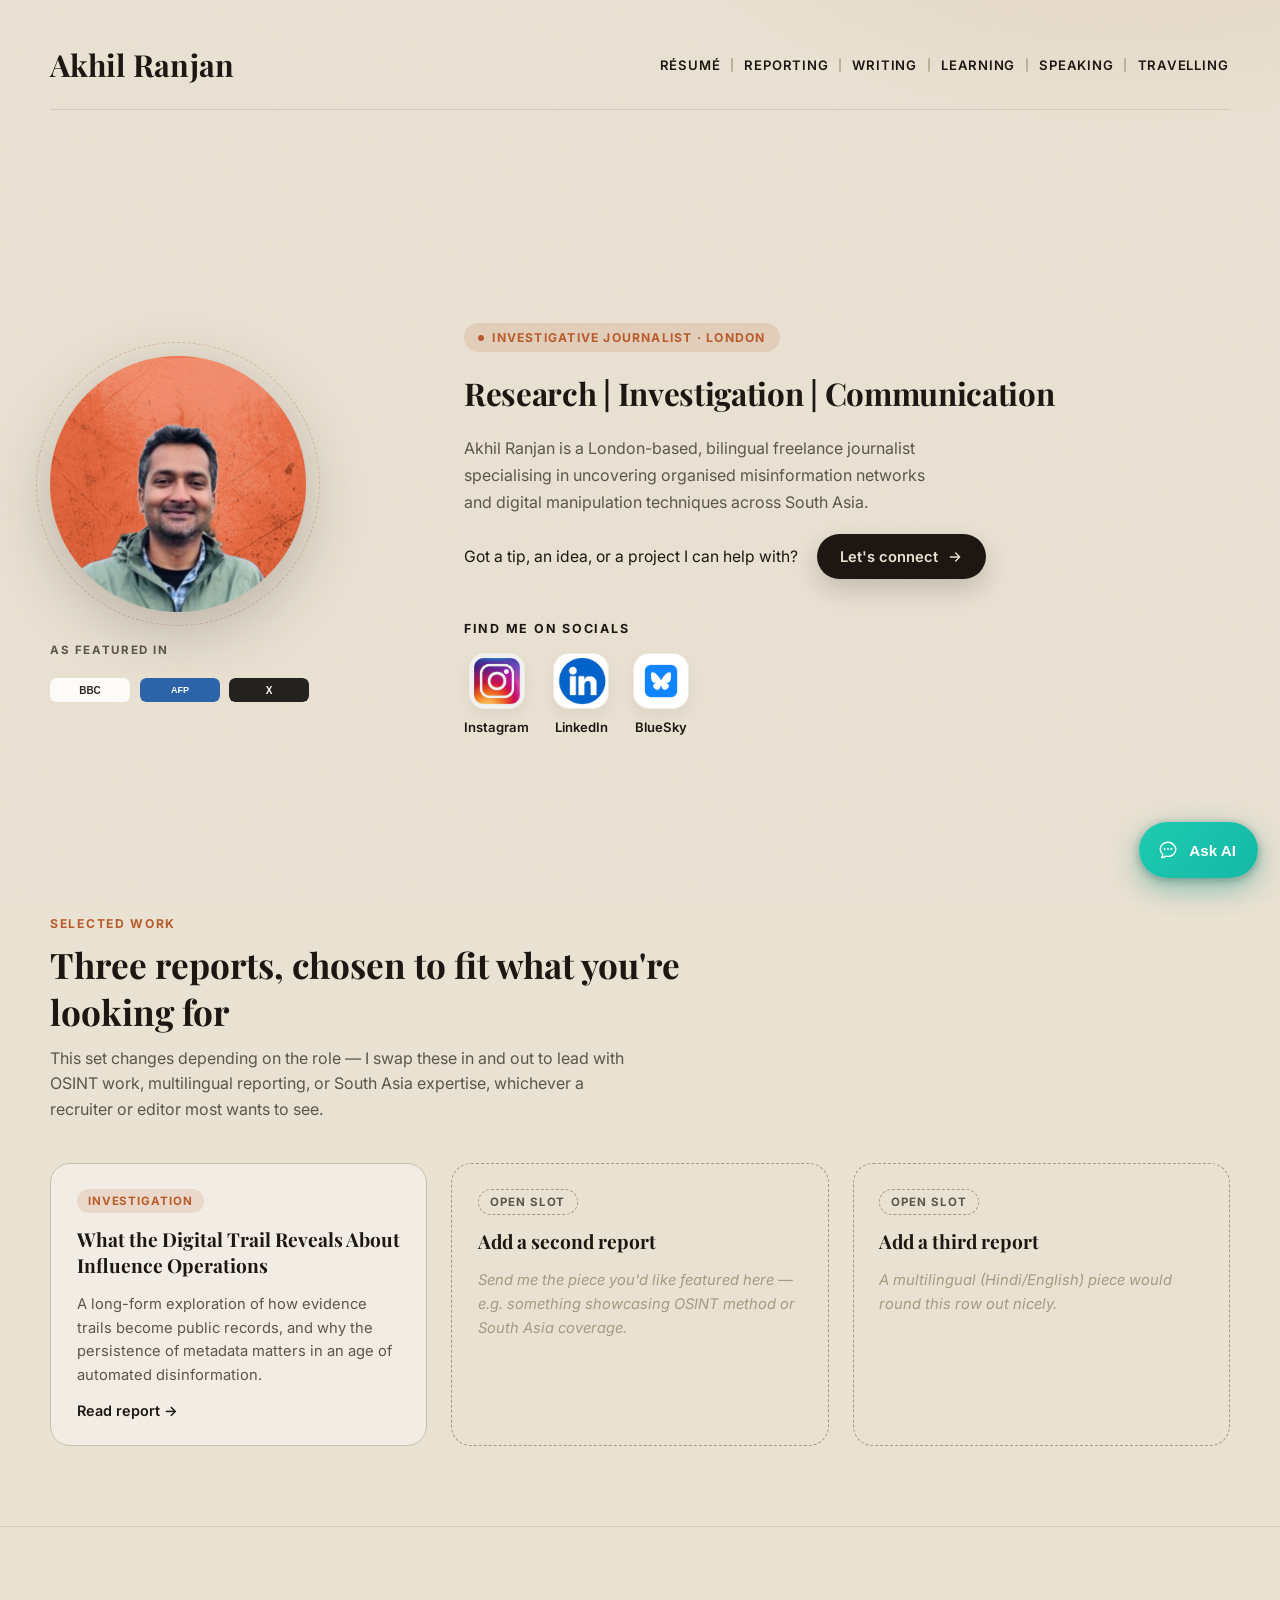
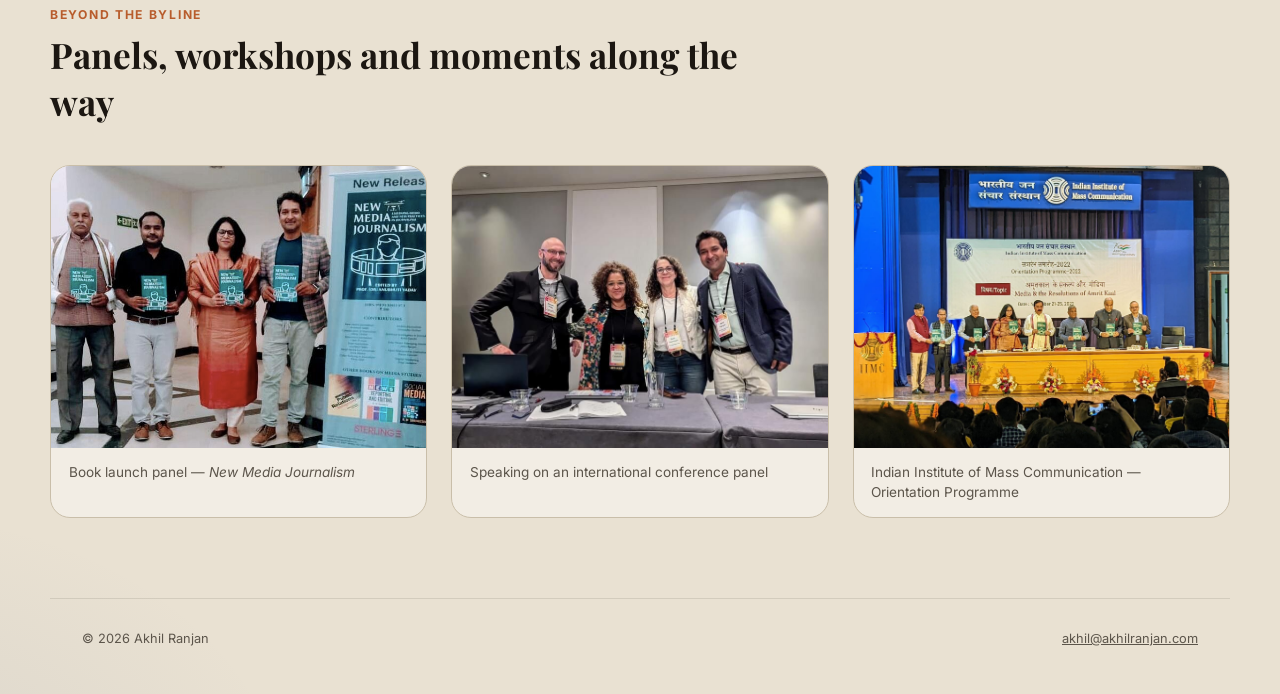
==== index.html @ 11d4cda0 "Initial commit: Akhil Ranjan static portfolio site Clean static HTML/CSS/JS site with the AskAkhil c" ====
<!DOCTYPE html>
<html lang="en">
  <head>
    <meta charset="UTF-8" />
    <meta name="viewport" content="width=device-width, initial-scale=1.0" />
    <title>Akhil Ranjan | Investigative Journalist</title>
    <meta name="description" content="Akhil Ranjan is a London-based, bilingual freelance journalist specialising in uncovering organised misinformation networks and digital manipulation techniques across South Asia." />
    <meta name="theme-color" content="#E9E1D2" />
    <meta name="apple-mobile-web-app-capable" content="yes" />
    <meta property="og:title" content="Akhil Ranjan | Investigative Journalist" />
    <meta property="og:description" content="Research, investigation and communication — Akhil Ranjan is a London-based, bilingual freelance journalist covering misinformation and digital manipulation across South Asia." />
    <meta property="og:type" content="website" />
    <meta property="og:image" content="/og-image.svg" />
    <meta name="twitter:card" content="summary_large_image" />
    <meta name="twitter:title" content="Akhil Ranjan | Investigative Journalist" />
    <meta name="twitter:description" content="Research, investigation and communication — Akhil Ranjan is a London-based, bilingual freelance journalist covering misinformation and digital manipulation across South Asia." />
    <meta name="twitter:image" content="/og-image.svg" />
    <link rel="canonical" href="https://akhilranjan.com" />
    <link rel="manifest" href="/manifest.webmanifest" />
    <link rel="preconnect" href="https://fonts.googleapis.com" />
    <link rel="preconnect" href="https://fonts.gstatic.com" crossorigin />
    <link rel="stylesheet" href="landing.css" />
    <link rel="stylesheet" href="askakhil-chat.css" />
    <script type="application/ld+json">
      {
        "@context": "https://schema.org",
        "@type": "Person",
        "name": "Akhil Ranjan",
        "jobTitle": "Investigative Journalist",
        "url": "https://akhilranjan.com",
        "sameAs": ["https://www.linkedin.com/", "https://twitter.com/", "https://www.instagram.com/", "https://bsky.app/"],
        "knowsAbout": ["Investigative journalism", "Open-source intelligence", "Fact-checking", "Digital verification"]
      }
    </script>
  </head>
  <body class="landing-page">
    <main class="landing">
      <div class="landing__container">
        <div class="landing__topbar">
          <p class="landing__name">Akhil Ranjan</p>
          <nav class="landing__nav" aria-label="Primary navigation">
            <a href="resume.html">Résumé</a>
            <span aria-hidden="true">|</span>
            <a href="reporting.html">Reporting</a>
            <span aria-hidden="true">|</span>
            <a href="writing.html">Writing</a>
            <span aria-hidden="true">|</span>
            <a href="learning.html">Learning</a>
            <span aria-hidden="true">|</span>
            <a href="speaking.html">Speaking</a>
            <span aria-hidden="true">|</span>
            <a href="travelling.html">Travelling</a>
          </nav>
        </div>

        <div class="landing__grid">
          <aside class="landing__profile">
            <div class="landing__photo">
              <img src="images/akhil.png" alt="Portrait of Akhil Ranjan" width="320" height="320" />
            </div>
            <p class="landing__featured-label">As featured in</p>
            <div class="landing__logos">
              <img src="images/logo-bbc.svg" alt="BBC" />
              <img src="images/logo-afp.svg" alt="AFP" />
              <img src="images/logo-x.svg" alt="X (Twitter)" />
            </div>
          </aside>

          <section class="landing__content">
            <span class="landing__eyebrow"><span class="landing__eyebrow-dot" aria-hidden="true"></span> Investigative Journalist · London</span>
            <h1>Research | Investigation | Communication</h1>
            <p class="landing__bio">Akhil Ranjan is a London-based, bilingual freelance journalist specialising in uncovering organised misinformation networks and digital manipulation techniques across South Asia.</p>

            <div class="landing__cta-row">
              <p class="landing__cta">Got a tip, an idea, or a project I can help with?</p>
              <a class="landing__cta-btn" href="mailto:akhil@akhilranjan.com">
                Let's connect
                <svg width="16" height="16" viewBox="0 0 24 24" fill="none" aria-hidden="true"><path d="M5 12h14M13 6l6 6-6 6" stroke="currentColor" stroke-width="2" stroke-linecap="round" stroke-linejoin="round" /></svg>
              </a>
            </div>

            <p class="landing__socials-label">Find me on socials</p>
            <div class="landing__socials">
              <a class="landing__social landing__social--instagram" href="https://www.instagram.com/" target="_blank" rel="noopener noreferrer">
                <span class="landing__social-icon" aria-hidden="true">
                  <img src="images/insta.jpg" alt="" width="56" height="56" loading="lazy" />
                </span>
                <span class="landing__social-name">Instagram</span>
              </a>
              <a class="landing__social landing__social--linkedin" href="https://www.linkedin.com/" target="_blank" rel="noopener noreferrer">
                <span class="landing__social-icon" aria-hidden="true">
                  <img src="images/LinkedIn.jpg" alt="" width="56" height="56" loading="lazy" />
                </span>
                <span class="landing__social-name">LinkedIn</span>
              </a>
              <a class="landing__social landing__social--bluesky" href="https://bsky.app/" target="_blank" rel="noopener noreferrer">
                <span class="landing__social-icon" aria-hidden="true">
                  <img src="images/BlueSky.png" alt="" width="56" height="56" loading="lazy" />
                </span>
                <span class="landing__social-name">BlueSky</span>
              </a>
            </div>
          </section>
        </div>
      </div>
    </main>

    <section class="selected-work" id="selected-work">
      <div class="selected-work__container">
        <p class="selected-work__eyebrow">Selected Work</p>
        <h2>Three reports, chosen to fit what you're looking for</h2>
        <p class="selected-work__note">This set changes depending on the role — I swap these in and out to lead with OSINT work, multilingual reporting, or South Asia expertise, whichever a recruiter or editor most wants to see.</p>
        <div class="selected-work__grid">
          <article class="selected-work__card">
            <span class="selected-work__tag">Investigation</span>
            <h3>What the Digital Trail Reveals About Influence Operations</h3>
            <p>A long-form exploration of how evidence trails become public records, and why the persistence of metadata matters in an age of automated disinformation.</p>
            <a href="article.html">Read report →</a>
          </article>
          <article class="selected-work__card selected-work__card--empty">
            <span class="selected-work__tag">Open slot</span>
            <h3>Add a second report</h3>
            <p>Send me the piece you'd like featured here — e.g. something showcasing OSINT method or South Asia coverage.</p>
          </article>
          <article class="selected-work__card selected-work__card--empty">
            <span class="selected-work__tag">Open slot</span>
            <h3>Add a third report</h3>
            <p>A multilingual (Hindi/English) piece would round this row out nicely.</p>
          </article>
        </div>
      </div>
    </section>

    <section class="accomplishments" id="accomplishments">
      <div class="accomplishments__container">
        <p class="accomplishments__eyebrow">Beyond the Byline</p>
        <h2>Panels, workshops and moments along the way</h2>
        <div class="accomplishments__grid">
          <figure>
            <img src="images/Akhil_5.jpeg" alt="Akhil Ranjan at a book launch panel for New Media Journalism" loading="lazy" />
            <figcaption>Book launch panel — <em>New Media Journalism</em></figcaption>
          </figure>
          <figure>
            <img src="images/Akhil_6.jpeg" alt="Akhil Ranjan speaking on a conference panel" loading="lazy" />
            <figcaption>Speaking on an international conference panel</figcaption>
          </figure>
          <figure>
            <img src="images/Akhil_8.jpeg" alt="Akhil Ranjan at the Indian Institute of Mass Communication orientation programme" loading="lazy" />
            <figcaption>Indian Institute of Mass Communication — Orientation Programme</figcaption>
          </figure>
        </div>
      </div>
    </section>

    <footer class="landing__footer">
      <span>© 2026 Akhil Ranjan</span>
      <a href="mailto:akhil@akhilranjan.com">akhil@akhilranjan.com</a>
    </footer>

    <script src="askakhil-chat.js" defer></script>
  </body>
</html>
---- landing.css ----
/* Minimal editorial landing page — warm/cream theme, independent of styles.css */
@import url('https://fonts.googleapis.com/css2?family=Playfair+Display:ital,wght@0,500;0,600;0,700;0,800;1,500&family=Inter:wght@400;500;600;700&display=swap');

:root {
  color-scheme: light;
  --landing-bg: #E9E1D2;
  --landing-ink: #1C1712;
  --landing-muted: #5C554B;
  --landing-border: #C9BEA9;
  --landing-border-strong: #a89a80;
  --landing-accent: #B85C2C;
  --landing-accent-soft: rgba(184, 92, 44, 0.14);
  --landing-card: rgba(255, 255, 255, 0.4);
}

* { box-sizing: border-box; }

html, body {
  margin: 0;
  padding: 0;
}

body.landing-page {
  background:
    radial-gradient(ellipse 900px 600px at 88% -10%, var(--landing-accent-soft), transparent 60%),
    radial-gradient(ellipse 700px 500px at -10% 105%, rgba(90, 110, 140, 0.10), transparent 60%),
    var(--landing-bg);
  color: var(--landing-ink);
  font-family: 'Inter', system-ui, -apple-system, 'Segoe UI', Roboto, sans-serif;
  min-height: 100vh;
  position: relative;
}

/* subtle paper grain for tactile, editorial depth */
body.landing-page::before {
  content: '';
  position: fixed;
  inset: 0;
  pointer-events: none;
  opacity: 0.5;
  mix-blend-mode: multiply;
  background-image: url("data:image/svg+xml,%3Csvg xmlns='http://www.w3.org/2000/svg' width='140' height='140'%3E%3Cfilter id='n'%3E%3CfeTurbulence type='fractalNoise' baseFrequency='0.9' numOctaves='2' stitchTiles='stitch'/%3E%3C/filter%3E%3Crect width='100%25' height='100%25' filter='url(%23n)' opacity='0.05'/%3E%3C/svg%3E");
  z-index: 0;
}

.landing {
  position: relative;
  z-index: 1;
  min-height: 100vh;
  display: flex;
  flex-direction: column;
  padding: 2.75rem 2rem 2rem;
}

.landing__container {
  width: 100%;
  max-width: 1180px;
  margin: 0 auto;
  flex: 1;
  display: flex;
  flex-direction: column;
}

.landing__topbar {
  display: flex;
  align-items: center;
  justify-content: space-between;
  gap: 1.5rem;
  flex-wrap: wrap;
  padding-bottom: 1.5rem;
  margin-bottom: clamp(2.5rem, 7vw, 5rem);
  border-bottom: 1px solid rgba(28, 23, 18, 0.1);
}

.landing__name {
  font-family: 'Playfair Display', Georgia, serif;
  font-weight: 700;
  font-size: clamp(1.5rem, 2.4vw, 1.9rem);
  margin: 0;
  letter-spacing: 0.01em;
  min-width: 0;
}

.landing__nav {
  display: flex;
  align-items: center;
  gap: 0.5rem;
  flex-wrap: wrap;
  font-size: 0.82rem;
  font-weight: 600;
  letter-spacing: 0.06em;
  text-transform: uppercase;
  min-width: 0;
}

.landing__nav a {
  position: relative;
  color: var(--landing-ink);
  text-decoration: none;
  padding: 0.3rem 0.1rem;
}
.landing__nav a::after {
  content: '';
  position: absolute;
  left: 0.1rem;
  right: 0.1rem;
  bottom: 0.1rem;
  height: 1.5px;
  background: var(--landing-accent);
  transform: scaleX(0);
  transform-origin: left;
  transition: transform 220ms ease;
}
.landing__nav a:hover::after,
.landing__nav a:focus-visible::after { transform: scaleX(1); }
.landing__nav span { color: var(--landing-border-strong); font-size: 0.7rem; }

.landing__grid {
  flex: 1;
  display: grid;
  grid-template-columns: minmax(240px, 350px) 1fr;
  gap: clamp(2rem, 5vw, 5rem);
  align-items: center;
}

.landing__profile {
  display: flex;
  flex-direction: column;
  align-items: flex-start;
  gap: 1.9rem;
  min-width: 0;
}

.landing__photo {
  position: relative;
  width: clamp(210px, 20vw, 300px);
  aspect-ratio: 1 / 1;
}
.landing__photo::before {
  content: '';
  position: absolute;
  inset: -14px;
  border-radius: 50%;
  border: 1px dashed rgba(184, 92, 44, 0.3);
  animation: landing-spin 40s linear infinite;
}
.landing__photo::after {
  content: '';
  position: absolute;
  inset: 6%;
  border-radius: 50%;
  background: radial-gradient(circle, rgba(184,92,44,0.35), transparent 70%);
  filter: blur(28px);
  z-index: -1;
}
.landing__photo img {
  width: 100%;
  height: 100%;
  object-fit: contain;
  display: block;
  filter: drop-shadow(0 18px 30px rgba(28, 23, 18, 0.22));
}

@keyframes landing-spin {
  from { transform: rotate(0deg); }
  to { transform: rotate(360deg); }
}

.landing__featured-label {
  font-size: 0.72rem;
  font-weight: 700;
  letter-spacing: 0.14em;
  text-transform: uppercase;
  color: var(--landing-muted);
  margin: 0 0 -0.6rem;
}

.landing__logos {
  display: flex;
  align-items: center;
  gap: 0.6rem;
  flex-wrap: wrap;
}
.landing__logos img {
  height: 24px;
  width: auto;
  border-radius: 6px;
  opacity: 0.85;
  transition: opacity 160ms ease, transform 160ms ease;
}
.landing__logos img:hover { opacity: 1; transform: translateY(-2px); }

.landing__eyebrow {
  display: inline-flex;
  align-items: center;
  gap: 0.5rem;
  padding: 0.45rem 0.9rem;
  border-radius: 999px;
  background: var(--landing-accent-soft);
  color: var(--landing-accent);
  font-size: 0.76rem;
  font-weight: 700;
  letter-spacing: 0.1em;
  text-transform: uppercase;
  margin-bottom: 1.4rem;
}
.landing__eyebrow-dot {
  width: 6px;
  height: 6px;
  border-radius: 50%;
  background: var(--landing-accent);
}

.landing__content { container-type: inline-size; }
.landing__content h1 {
  font-family: 'Playfair Display', Georgia, serif;
  font-weight: 700;
  /* sized off the column's own width (container query units), not the viewport —
     so it always fits on one line whether the layout is two-column or stacked */
  font-size: clamp(0.78rem, 4.1cqw, 3.35rem);
  line-height: 1.15;
  margin: 0 0 1.5rem;
  white-space: nowrap;
  letter-spacing: -0.01em;
}

.landing__bio {
  font-size: clamp(1rem, 1.25vw, 1.15rem);
  line-height: 1.7;
  color: var(--landing-muted);
  max-width: 48ch;
  margin: 0 0 1.1rem;
}

.landing__cta-row {
  display: flex;
  align-items: center;
  gap: 1.2rem;
  flex-wrap: wrap;
  margin: 0 0 2.6rem;
}

.landing__cta {
  font-size: clamp(0.98rem, 1.2vw, 1.05rem);
  line-height: 1.6;
  color: var(--landing-ink);
  max-width: 34ch;
  margin: 0;
}

.landing__cta-btn {
  display: inline-flex;
  align-items: center;
  gap: 0.6rem;
  background: var(--landing-ink);
  color: var(--landing-bg);
  text-decoration: none;
  font-weight: 600;
  font-size: 0.92rem;
  padding: 0.85rem 1.4rem;
  border-radius: 999px;
  white-space: nowrap;
  transition: transform 160ms ease, box-shadow 160ms ease, background 160ms ease;
  box-shadow: 0 10px 24px rgba(28, 23, 18, 0.18);
}
.landing__cta-btn:hover {
  transform: translateY(-2px);
  background: var(--landing-accent);
  box-shadow: 0 14px 30px rgba(184, 92, 44, 0.3);
}
.landing__cta-btn svg { transition: transform 160ms ease; }
.landing__cta-btn:hover svg { transform: translateX(3px); }

.landing__socials-label {
  font-size: 0.78rem;
  font-weight: 700;
  letter-spacing: 0.14em;
  text-transform: uppercase;
  color: var(--landing-ink);
  margin: 0 0 1.1rem;
}

.landing__socials {
  display: flex;
  gap: 1.5rem;
  flex-wrap: wrap;
}

.landing__social {
  display: flex;
  flex-direction: column;
  align-items: center;
  gap: 0.6rem;
  text-decoration: none;
  color: var(--landing-ink);
}

.landing__social-icon {
  width: 56px;
  height: 56px;
  border-radius: 16px;
  border: 1.5px solid var(--landing-border-strong);
  display: grid;
  place-items: center;
  overflow: hidden;
  background: var(--landing-card);
  color: var(--landing-ink);
  box-shadow: 0 6px 16px rgba(28, 23, 18, 0.06);
  transition: transform 180ms ease, box-shadow 180ms ease;
}
.landing__social-icon img {
  width: 100%;
  height: 100%;
  object-fit: cover;
  display: block;
}
.landing__social:hover .landing__social-icon,
.landing__social:focus-visible .landing__social-icon {
  transform: translateY(-4px);
  box-shadow: 0 14px 26px rgba(28, 23, 18, 0.18);
}

/* official brand colors per platform */
.landing__social--instagram .landing__social-icon,
.landing__social--linkedin .landing__social-icon,
.landing__social--bluesky .landing__social-icon {
  border-color: transparent;
}

.landing__social-name {
  font-size: 0.82rem;
  font-weight: 600;
}

.landing__footer {
  position: relative;
  z-index: 1;
  display: flex;
  align-items: center;
  justify-content: space-between;
  gap: 1rem;
  flex-wrap: wrap;
  max-width: 1180px;
  margin: 0 auto;
  padding: 2rem 2rem 3rem;
  border-top: 1px solid rgba(28, 23, 18, 0.1);
  font-size: 0.8rem;
  color: var(--landing-muted);
}
.landing__footer a { color: var(--landing-muted); }

@media (max-width: 820px) {
  .landing__footer { padding: 1.5rem 1.25rem 2.5rem; justify-content: center; text-align: center; }
}

/* ---------- Selected Work (scroll section 2) ---------- */
.selected-work {
  position: relative;
  z-index: 1;
  padding: 1rem 2rem 5rem;
}
.selected-work__container {
  max-width: 1180px;
  margin: 0 auto;
}
.selected-work__eyebrow {
  font-size: 0.76rem;
  font-weight: 700;
  letter-spacing: 0.14em;
  text-transform: uppercase;
  color: var(--landing-accent);
  margin: 0 0 0.6rem;
}
.selected-work h2 {
  font-family: 'Playfair Display', Georgia, serif;
  font-size: clamp(1.5rem, 2.8vw, 2.2rem);
  margin: 0 0 0.7rem;
  max-width: 30ch;
}
.selected-work__note {
  color: var(--landing-muted);
  max-width: 60ch;
  line-height: 1.6;
  margin: 0 0 2.5rem;
}
.selected-work__grid {
  display: grid;
  grid-template-columns: repeat(3, 1fr);
  gap: 1.5rem;
}
.selected-work__card {
  background: var(--landing-card);
  border: 1px solid var(--landing-border);
  border-radius: 20px;
  padding: 1.6rem;
  display: flex;
  flex-direction: column;
  gap: 0.9rem;
  transition: transform 180ms ease, box-shadow 180ms ease;
}
.selected-work__card:not(.selected-work__card--empty):hover {
  transform: translateY(-4px);
  box-shadow: 0 18px 34px rgba(28, 23, 18, 0.1);
}
.selected-work__tag {
  align-self: flex-start;
  font-size: 0.72rem;
  font-weight: 700;
  letter-spacing: 0.08em;
  text-transform: uppercase;
  color: var(--landing-accent);
  background: var(--landing-accent-soft);
  padding: 0.3rem 0.7rem;
  border-radius: 999px;
}
.selected-work__card h3 {
  font-family: 'Playfair Display', Georgia, serif;
  font-size: 1.2rem;
  line-height: 1.35;
  margin: 0;
}
.selected-work__card p {
  color: var(--landing-muted);
  line-height: 1.6;
  font-size: 0.92rem;
  margin: 0;
  flex: 1;
}
.selected-work__card a {
  color: var(--landing-ink);
  font-weight: 600;
  font-size: 0.9rem;
  text-decoration: none;
}
.selected-work__card a:hover { color: var(--landing-accent); }
.selected-work__card--empty {
  border-style: dashed;
  border-color: var(--landing-border-strong);
  background: transparent;
  align-items: flex-start;
  justify-content: center;
  min-height: 180px;
}
.selected-work__card--empty .selected-work__tag {
  background: transparent;
  border: 1px dashed var(--landing-border-strong);
  color: var(--landing-muted);
}
.selected-work__card--empty p { color: var(--landing-border-strong); font-style: italic; }

/* ---------- Accomplishments gallery (scroll section 3) ---------- */
.accomplishments {
  position: relative;
  z-index: 1;
  padding: 1rem 2rem 5rem;
  border-top: 1px solid rgba(28, 23, 18, 0.1);
}
.accomplishments__container {
  max-width: 1180px;
  margin: 0 auto;
  padding-top: 4rem;
}
.accomplishments__eyebrow {
  font-size: 0.76rem;
  font-weight: 700;
  letter-spacing: 0.14em;
  text-transform: uppercase;
  color: var(--landing-accent);
  margin: 0 0 0.6rem;
}
.accomplishments h2 {
  font-family: 'Playfair Display', Georgia, serif;
  font-size: clamp(1.5rem, 2.8vw, 2.2rem);
  margin: 0 0 2.5rem;
  max-width: 32ch;
}
.accomplishments__grid {
  display: grid;
  grid-template-columns: repeat(3, 1fr);
  gap: 1.5rem;
}
.accomplishments__grid figure {
  margin: 0;
  border-radius: 20px;
  overflow: hidden;
  background: var(--landing-card);
  border: 1px solid var(--landing-border);
}
.accomplishments__grid img {
  width: 100%;
  aspect-ratio: 4 / 3;
  object-fit: cover;
  display: block;
}
.accomplishments__grid figcaption {
  padding: 0.9rem 1.1rem;
  font-size: 0.85rem;
  color: var(--landing-muted);
  line-height: 1.5;
}

@media (max-width: 900px) {
  .selected-work__grid, .accomplishments__grid { grid-template-columns: 1fr; }
}

@media (prefers-reduced-motion: reduce) {
  .landing__photo::before { animation: none; }
  .landing__cta-btn, .landing__social-icon, .landing__logos img, .selected-work__card { transition: none; }
}

@media (max-width: 820px) {
  .landing { padding: 2rem 1.25rem 1.5rem; }
  .landing__grid { grid-template-columns: 1fr; text-align: center; }
  .landing__profile { align-items: center; }
  .landing__content h1 { max-width: none; margin-left: auto; margin-right: auto; }
  .landing__bio, .landing__cta { max-width: none; margin-left: auto; margin-right: auto; }
  .landing__cta-row { flex-direction: column; align-items: center; }
  .landing__socials { justify-content: center; }
  .landing__topbar { justify-content: center; text-align: center; }
  .landing__eyebrow { margin-left: auto; margin-right: auto; }
  .landing__footer { justify-content: center; text-align: center; }
  .selected-work, .accomplishments { padding-left: 1.25rem; padding-right: 1.25rem; }
}
---- askakhil-chat.css ----
/* BEM: askakhil block — mirrors a light, rounded assistant-panel design */
@import url('https://fonts.googleapis.com/css2?family=Baloo+2:wght@500;600;700;800&display=swap');

.askakhil {
  position: fixed;
  right: 22px;
  bottom: 22px;
  z-index: 9999;
  font-family: 'Baloo 2', 'Poppins', system-ui, -apple-system, 'Segoe UI', Roboto, 'Helvetica Neue', Arial;
  --askakhil-teal-dark: #0B2B33;
  --askakhil-teal: #12716C;
  --askakhil-teal-bright: #14B8A6;
  --askakhil-teal-light: #1FCBB0;
  --askakhil-green: #22C55E;
  --askakhil-text: #123339;
  --askakhil-muted: #6B7F82;
  --askakhil-border: #E3EAEA;
  --askakhil-bubble: #F0F4F4;
}

.askakhil__launcher { display: inline-flex; align-items: center; gap: 10px; height: 56px; padding: 0 22px 0 18px; border-radius: 999px; border: none; cursor: pointer; background: linear-gradient(135deg, var(--askakhil-teal-light), var(--askakhil-teal-bright)); box-shadow: 0 10px 28px rgba(13,148,136,0.45), 0 2px 10px rgba(0,0,0,0.3); transition: transform 160ms ease, box-shadow 160ms ease; }
.askakhil__launcher:hover { transform: translateY(-2px); box-shadow: 0 14px 34px rgba(13,148,136,0.55); }
.askakhil__launcher-icon { flex-shrink: 0; }
.askakhil__launcher-label { color: #fff; font-weight: 700; font-size: 0.95rem; white-space: nowrap; }

.askakhil__panel {
  position: fixed;
  right: 22px;
  bottom: 98px;
  width: 400px;
  height: 680px;
  max-height: calc(100vh - 140px);
  border-radius: 28px;
  background: #ffffff;
  box-shadow: 0 30px 80px rgba(0,0,0,0.35);
  color: var(--askakhil-text);
  display: flex;
  flex-direction: column;
  overflow: hidden;
  transform-origin: bottom right;
  opacity: 0;
  pointer-events: none;
  transition: transform 260ms ease, opacity 180ms ease;
}
.askakhil__panel.is-open { opacity: 1; pointer-events: auto; transform: translateY(-6px) scale(1); }

.askakhil__header {
  display: flex;
  align-items: flex-start;
  gap: 12px;
  padding: 18px 16px;
  background: linear-gradient(120deg, var(--askakhil-teal-dark) 0%, var(--askakhil-teal) 60%, var(--askakhil-teal-bright) 100%);
  flex-shrink: 0;
}
.askakhil__avatar { position: relative; width: 46px; height: 46px; border-radius: 50%; display: grid; place-items: center; background: linear-gradient(135deg, var(--askakhil-teal-light), var(--askakhil-teal-bright)); flex-shrink: 0; }
.askakhil__avatar-badge { position: absolute; right: -2px; bottom: -2px; width: 13px; height: 13px; border-radius: 50%; background: var(--askakhil-green); border: 2px solid var(--askakhil-teal-dark); }
.askakhil__title { flex: 1; min-width: 0; padding-top: 2px; }
.askakhil__name { font-weight: 800; font-size: 1.15rem; line-height: 1.15; color: #fff; }
.askakhil__status { display: flex; align-items: center; gap: 6px; margin-top: 4px; color: #6CF0A6; font-weight: 700; font-size: 0.82rem; }
.askakhil__status-dot { width: 8px; height: 8px; border-radius: 50%; background: #6CF0A6; box-shadow: 0 0 8px rgba(108,240,166,0.8); }

.askakhil__controls { display: flex; align-items: center; gap: 6px; flex-shrink: 0; }
.askakhil__lang-toggle { display: flex; background: rgba(255,255,255,0.12); border-radius: 999px; padding: 3px; }
.askakhil__lang-toggle button { border: none; background: transparent; color: rgba(255,255,255,0.75); font-weight: 700; font-size: 0.78rem; padding: 6px 10px; border-radius: 999px; cursor: pointer; transition: background 160ms ease, color 160ms ease; }
.askakhil__lang-toggle button.is-active { background: var(--askakhil-teal-light); color: #fff; }
.askakhil__reset-btn { border: none; background: rgba(255,255,255,0.14); color: #fff; font-weight: 700; font-size: 0.8rem; padding: 8px 14px; border-radius: 999px; cursor: pointer; white-space: nowrap; }
.askakhil__close-btn { width: 30px; height: 30px; border-radius: 50%; border: none; background: rgba(0,0,0,0.25); display: grid; place-items: center; cursor: pointer; flex-shrink: 0; }

.askakhil__utility { display: flex; align-items: center; gap: 8px; padding: 8px 16px; border-bottom: 1px solid var(--askakhil-border); flex-shrink: 0; }
.askakhil__utility button { border: none; background: transparent; color: var(--askakhil-muted); font-size: 0.72rem; font-weight: 600; padding: 4px 8px; border-radius: 999px; cursor: pointer; }
.askakhil__utility button:hover { background: var(--askakhil-bubble); color: var(--askakhil-text); }
.askakhil__utility button.is-active { color: var(--askakhil-teal); background: rgba(20,184,166,0.12); }
.askakhil__persist { position: relative; }
.askakhil__tooltip { position: absolute; top: 30px; left: 0; transform: translateY(6px); background: var(--askakhil-teal-dark); color: #fff; padding: 8px 10px; border-radius: 8px; font-size: 0.72rem; width: 200px; box-shadow: 0 10px 30px rgba(0,0,0,0.25); opacity: 0; pointer-events: none; transition: opacity 160ms ease, transform 160ms ease; z-index: 2; }
.askakhil__persist:hover .askakhil__tooltip, .askakhil__persist:focus-within .askakhil__tooltip { opacity: 1; transform: translateY(0); pointer-events: auto; }

.askakhil__tabs { display: flex; gap: 8px; padding: 12px 16px 0; overflow-x: auto; flex-shrink: 0; scrollbar-width: none; }
.askakhil__tabs::-webkit-scrollbar { display: none; }
.askakhil__tab { display: inline-flex; align-items: center; gap: 6px; white-space: nowrap; border: 1px solid var(--askakhil-border); background: #fff; color: var(--askakhil-text); font-weight: 700; font-size: 0.82rem; padding: 8px 14px; border-radius: 999px; cursor: pointer; transition: background 140ms ease, color 140ms ease, border-color 140ms ease; }
.askakhil__tab.is-active { background: var(--askakhil-teal-bright); border-color: var(--askakhil-teal-bright); color: #fff; }

.askakhil__suggestions-grid { display: grid; grid-template-columns: 1fr 1fr; gap: 10px; padding: 12px 16px; flex-shrink: 0; }
.askakhil__suggestion-card { text-align: left; background: #fff; border: 1px solid var(--askakhil-border); color: var(--askakhil-text); font-weight: 700; font-size: 0.82rem; line-height: 1.3; padding: 12px 14px; border-radius: 16px; cursor: pointer; transition: border-color 140ms ease, transform 140ms ease; }
.askakhil__suggestion-card:hover { border-color: var(--askakhil-teal-bright); transform: translateY(-1px); }

.askakhil__divider { height: 1px; background: var(--askakhil-border); margin: 0 16px; flex-shrink: 0; }

.askakhil__body { padding: 12px 16px; display: flex; flex-direction: column; flex: 1; overflow: hidden; }
.askakhil__messages { flex: 1; overflow: auto; display: flex; flex-direction: column; gap: 12px; padding-right: 4px; }
.askakhil__message { display: flex; gap: 8px; align-items: flex-end; }
.askakhil__message--user { justify-content: flex-end; }
.askakhil__message--bot { justify-content: flex-start; }
.askakhil__message-avatar { width: 26px; height: 26px; border-radius: 50%; background: linear-gradient(135deg, var(--askakhil-teal-light), var(--askakhil-teal-bright)); display: grid; place-items: center; flex-shrink: 0; }
.askakhil__message-body { max-width: 76%; padding: 10px 13px; border-radius: 16px; background: var(--askakhil-bubble); border: 1px solid var(--askakhil-border); }
.askakhil__message--user .askakhil__message-body { background: linear-gradient(135deg, var(--askakhil-teal-light), var(--askakhil-teal-bright)); border-color: transparent; color: #fff; border-bottom-right-radius: 4px; }
.askakhil__message--bot .askakhil__message-body { border-bottom-left-radius: 4px; }
.askakhil__message-text { white-space: pre-wrap; font-size: 0.9rem; line-height: 1.45; font-weight: 600; }
.askakhil__message-meta { font-size: 0.68rem; color: var(--askakhil-muted); margin-top: 4px; font-weight: 600; }
.askakhil__message--user .askakhil__message-meta { color: rgba(255,255,255,0.75); }

.askakhil__typing { display: flex; gap: 6px; align-items: center; padding: 10px 14px; background: var(--askakhil-bubble); border: 1px solid var(--askakhil-border); border-radius: 16px; border-bottom-left-radius: 4px; }
.askakhil__typing .dot { width: 7px; height: 7px; border-radius: 999px; background: var(--askakhil-muted); animation: askakhil-bounce 900ms infinite; }
.askakhil__typing .dot:nth-child(2) { animation-delay: 120ms; }
.askakhil__typing .dot:nth-child(3) { animation-delay: 240ms; }

@keyframes askakhil-bounce { 0% { transform: translateY(0); opacity: 0.6 } 50% { transform: translateY(-6px); opacity: 1 } 100% { transform: translateY(0); opacity: 0.6 } }

.askakhil__footer { padding: 12px 16px 16px; border-top: 1px solid var(--askakhil-border); flex-shrink: 0; }
.askakhil__input-row { display: flex; gap: 10px; align-items: center; }
.askakhil__input { flex: 1; min-height: 46px; max-height: 120px; resize: none; border-radius: 999px; padding: 12px 18px; background: #fff; border: 1px solid var(--askakhil-border); color: var(--askakhil-text); font-family: inherit; font-weight: 600; font-size: 0.88rem; }
.askakhil__input::placeholder { color: var(--askakhil-muted); }
.askakhil__input:focus { outline: none; border-color: var(--askakhil-teal-bright); }
.askakhil__send { width: 44px; height: 44px; flex-shrink: 0; background: linear-gradient(135deg, var(--askakhil-teal-light), var(--askakhil-teal-bright)); border: none; border-radius: 14px; color: #fff; cursor: pointer; font-weight: 700; display: grid; place-items: center; }

.askakhil__toast { position: absolute; left: 50%; transform: translateX(-50%) translateY(12px); bottom: 90px; background: var(--askakhil-teal-dark); color: #fff; padding: 10px 14px; border-radius: 10px; font-size: 0.85rem; font-weight: 600; box-shadow: 0 20px 40px rgba(0,0,0,0.35); opacity: 0; pointer-events: none; transition: opacity 200ms ease, transform 200ms ease; z-index: 3; }
.askakhil__toast.is-visible { opacity: 1; transform: translateX(-50%) translateY(0); pointer-events: auto; }

@media (prefers-reduced-motion: reduce) {
  .askakhil__panel, .askakhil__toast, .askakhil__tooltip { transition: none; }
  .askakhil__typing .dot { animation: none; }
}

@media (max-width: 600px) {
  .askakhil__panel { right: 12px; left: 12px; bottom: 80px; width: auto; height: 80vh; border-radius: 22px; }
  .askakhil__launcher { right: 12px; bottom: 12px; }
  .askakhil__suggestions-grid { grid-template-columns: 1fr; }
}
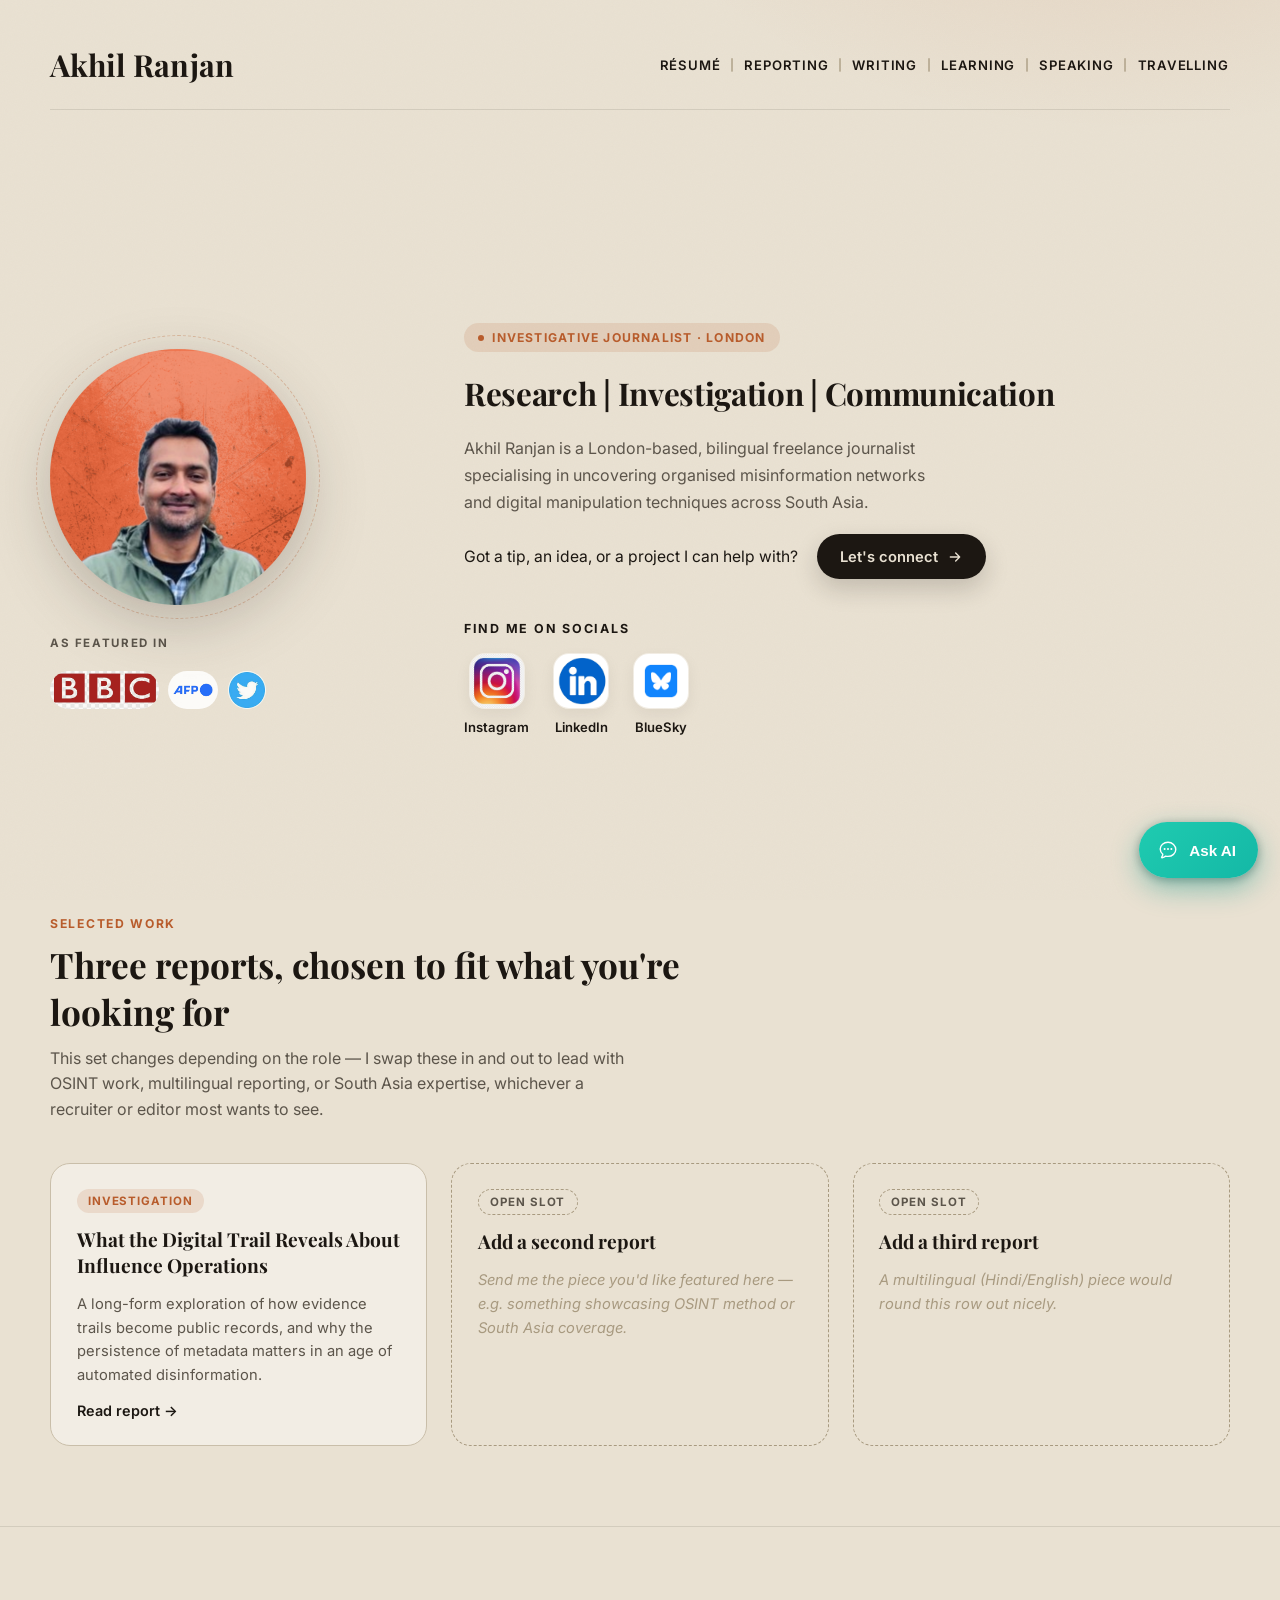
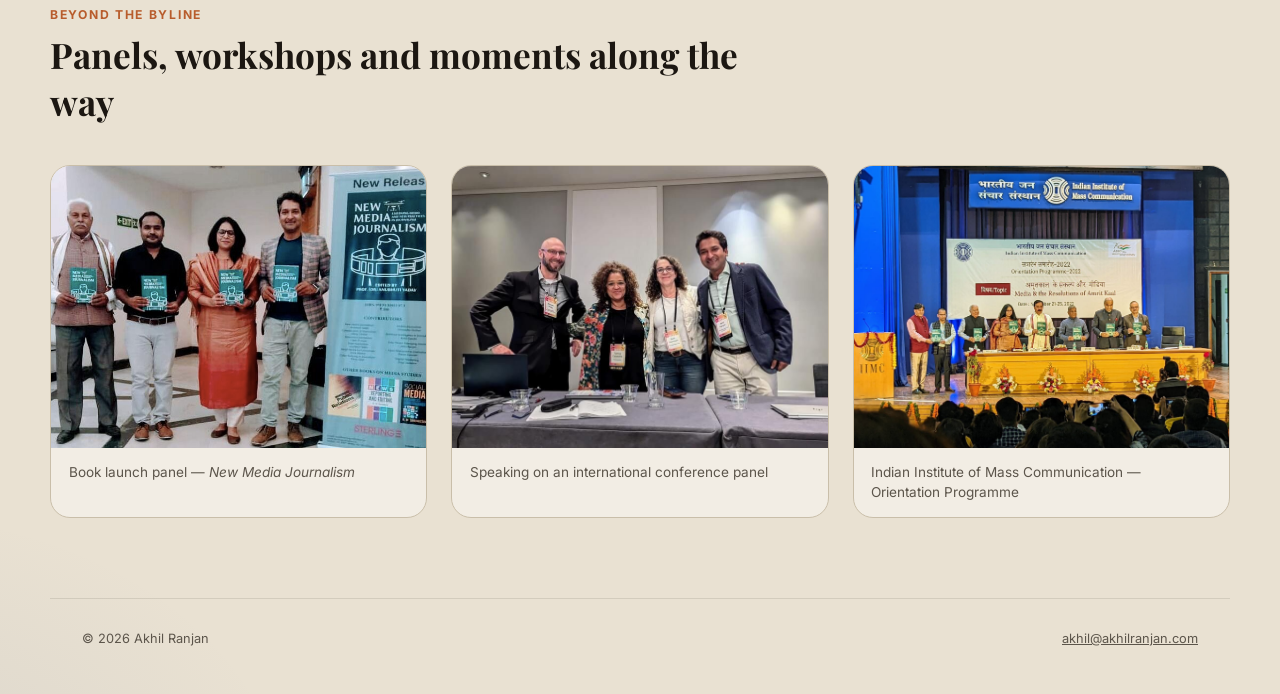
==== commit 51722cc5: "Swap placeholder press logos for real BBC/AFP/Twitter brand images Replace the generated SVG text pi" ====
--- a/index.html
+++ b/index.html
@@ -60,9 +60,9 @@
             </div>
             <p class="landing__featured-label">As featured in</p>
             <div class="landing__logos">
-              <img src="images/logo-bbc.svg" alt="BBC" />
-              <img src="images/logo-afp.svg" alt="AFP" />
-              <img src="images/logo-x.svg" alt="X (Twitter)" />
+              <img src="images/bbc.jpg" alt="BBC" />
+              <img src="images/afp.png" alt="AFP" />
+              <img src="images/twitter.jpg" alt="Twitter" />
             </div>
           </aside>
 
--- a/landing.css
+++ b/landing.css
@@ -182,9 +182,9 @@
   flex-wrap: wrap;
 }
 .landing__logos img {
-  height: 24px;
+  height: 38px;
   width: auto;
-  border-radius: 6px;
+  border-radius: 21px;
   opacity: 0.85;
   transition: opacity 160ms ease, transform 160ms ease;
 }
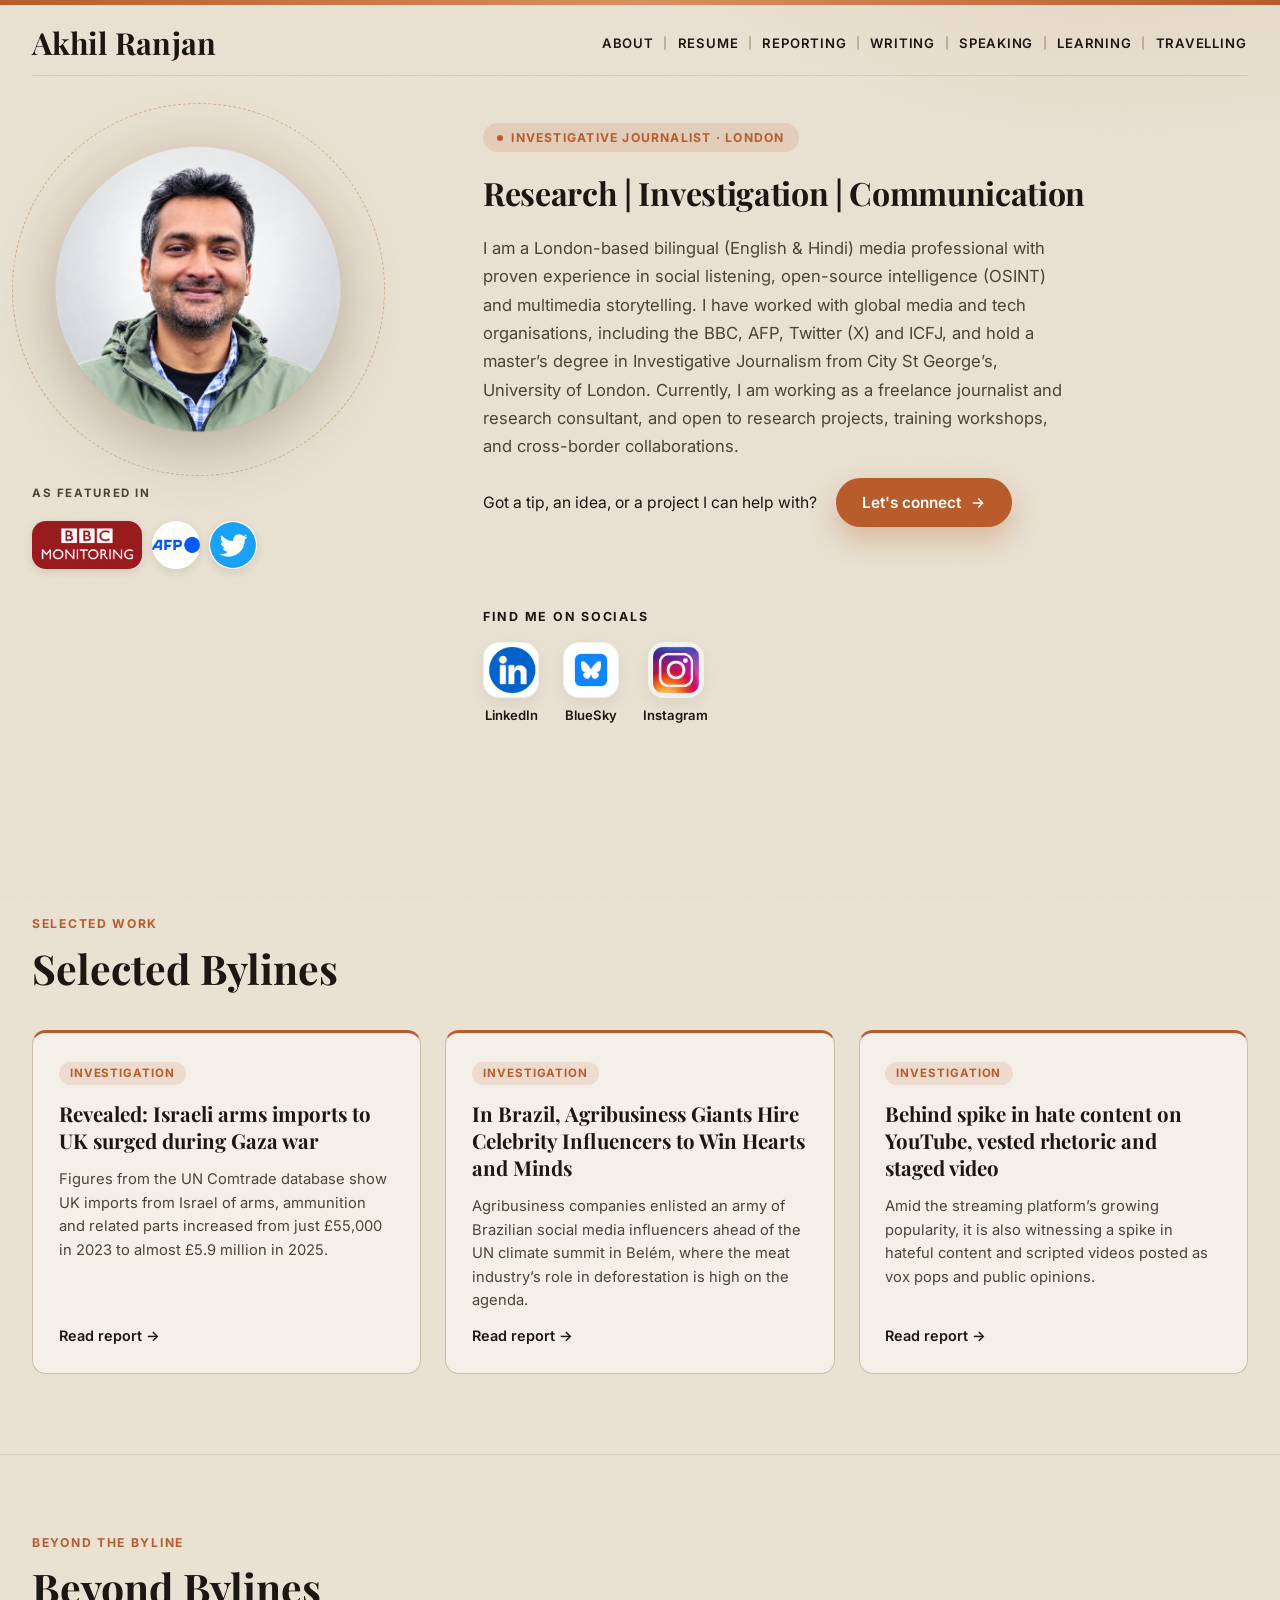
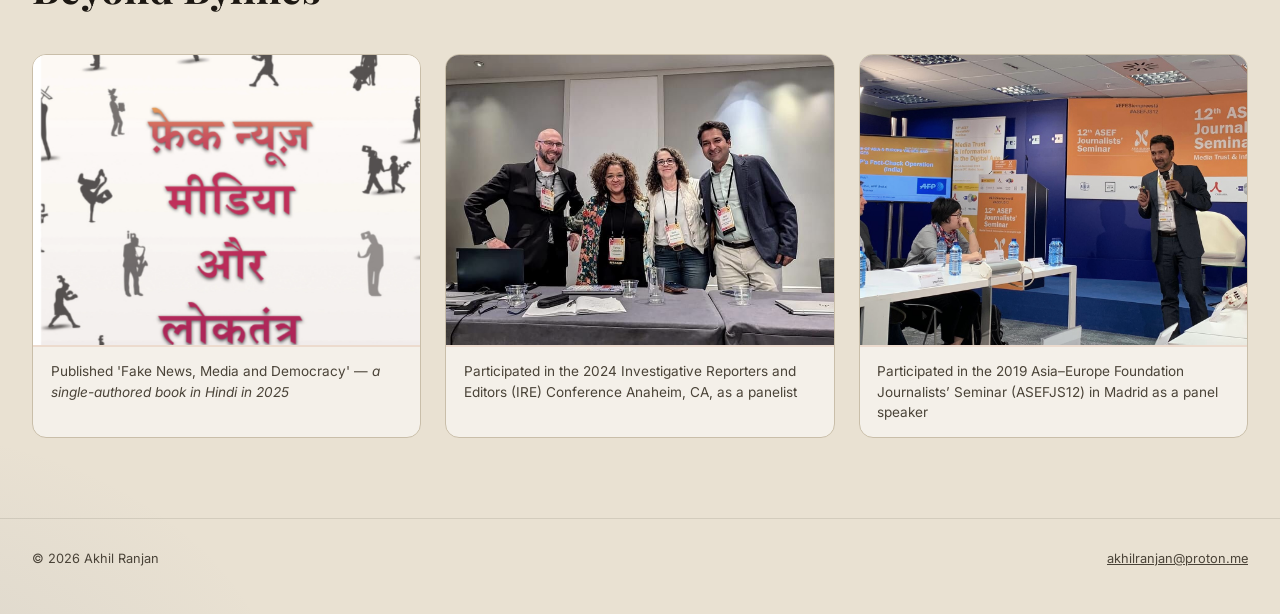
==== commit eec415a6: "Add About page, travel stories, and refresh site content/styling Adds an About page, three new trave" ====
--- a/index.html
+++ b/index.html
@@ -20,7 +20,6 @@
     <link rel="preconnect" href="https://fonts.googleapis.com" />
     <link rel="preconnect" href="https://fonts.gstatic.com" crossorigin />
     <link rel="stylesheet" href="landing.css" />
-    <link rel="stylesheet" href="askakhil-chat.css" />
     <script type="application/ld+json">
       {
         "@context": "https://schema.org",
@@ -39,15 +38,17 @@
         <div class="landing__topbar">
           <p class="landing__name">Akhil Ranjan</p>
           <nav class="landing__nav" aria-label="Primary navigation">
-            <a href="resume.html">Résumé</a>
+            <a href="about.html">About</a>
+            <span aria-hidden="true">|</span>
+            <a href="resume.html">Resume</a>
             <span aria-hidden="true">|</span>
             <a href="reporting.html">Reporting</a>
             <span aria-hidden="true">|</span>
             <a href="writing.html">Writing</a>
             <span aria-hidden="true">|</span>
-            <a href="learning.html">Learning</a>
+             <a href="speaking.html">Speaking</a>
             <span aria-hidden="true">|</span>
-            <a href="speaking.html">Speaking</a>
+           <a href="learning.html">Learning</a>
             <span aria-hidden="true">|</span>
             <a href="travelling.html">Travelling</a>
           </nav>
@@ -60,7 +61,7 @@
             </div>
             <p class="landing__featured-label">As featured in</p>
             <div class="landing__logos">
-              <img src="images/bbc.jpg" alt="BBC" />
+              <img src="images/BBC_Monitoring.png" alt="BBC Monitoring" />
               <img src="images/afp.png" alt="AFP" />
               <img src="images/twitter.jpg" alt="Twitter" />
             </div>
@@ -69,25 +70,19 @@
           <section class="landing__content">
             <span class="landing__eyebrow"><span class="landing__eyebrow-dot" aria-hidden="true"></span> Investigative Journalist · London</span>
             <h1>Research | Investigation | Communication</h1>
-            <p class="landing__bio">Akhil Ranjan is a London-based, bilingual freelance journalist specialising in uncovering organised misinformation networks and digital manipulation techniques across South Asia.</p>
+            <p class="landing__bio">I am a London-based bilingual (English & Hindi) media professional with proven experience in social listening, open-source intelligence (OSINT) and multimedia storytelling. I have worked with global media and tech organisations, including the BBC, AFP, Twitter (X) and ICFJ, and hold a master’s degree in Investigative Journalism from City St George’s, University of London. Currently, I am working as a freelance journalist and research consultant, and open to research projects, training workshops, and cross-border collaborations.</p>
 
             <div class="landing__cta-row">
               <p class="landing__cta">Got a tip, an idea, or a project I can help with?</p>
-              <a class="landing__cta-btn" href="mailto:akhil@akhilranjan.com">
+              <a class="landing__cta-btn" href="mailto:akhilranjan@proton.me">
                 Let's connect
                 <svg width="16" height="16" viewBox="0 0 24 24" fill="none" aria-hidden="true"><path d="M5 12h14M13 6l6 6-6 6" stroke="currentColor" stroke-width="2" stroke-linecap="round" stroke-linejoin="round" /></svg>
               </a>
             </div>
-
+             <br><br>
             <p class="landing__socials-label">Find me on socials</p>
             <div class="landing__socials">
-              <a class="landing__social landing__social--instagram" href="https://www.instagram.com/" target="_blank" rel="noopener noreferrer">
-                <span class="landing__social-icon" aria-hidden="true">
-                  <img src="images/insta.jpg" alt="" width="56" height="56" loading="lazy" />
-                </span>
-                <span class="landing__social-name">Instagram</span>
-              </a>
-              <a class="landing__social landing__social--linkedin" href="https://www.linkedin.com/" target="_blank" rel="noopener noreferrer">
+                <a class="landing__social landing__social--linkedin" href="https://www.linkedin.com/in/akhil-ranjan-b2a595b8" target="_blank" rel="noopener noreferrer">
                 <span class="landing__social-icon" aria-hidden="true">
                   <img src="images/LinkedIn.jpg" alt="" width="56" height="56" loading="lazy" />
                 </span>
@@ -99,33 +94,44 @@
                 </span>
                 <span class="landing__social-name">BlueSky</span>
               </a>
+              <a class="landing__social landing__social--instagram" href="https://www.instagram.com/rovingrumi" target="_blank" rel="noopener noreferrer">
+                <span class="landing__social-icon" aria-hidden="true">
+                  <img src="images/insta.jpg" alt="" width="56" height="56" loading="lazy" />
+                </span>
+                <span class="landing__social-name">Instagram</span>
+              </a>
+              
             </div>
           </section>
         </div>
       </div>
     </main>
 
+
     <section class="selected-work" id="selected-work">
       <div class="selected-work__container">
         <p class="selected-work__eyebrow">Selected Work</p>
-        <h2>Three reports, chosen to fit what you're looking for</h2>
-        <p class="selected-work__note">This set changes depending on the role — I swap these in and out to lead with OSINT work, multilingual reporting, or South Asia expertise, whichever a recruiter or editor most wants to see.</p>
+        <h2>Selected Bylines</h2>
         <div class="selected-work__grid">
           <article class="selected-work__card">
             <span class="selected-work__tag">Investigation</span>
-            <h3>What the Digital Trail Reveals About Influence Operations</h3>
-            <p>A long-form exploration of how evidence trails become public records, and why the persistence of metadata matters in an age of automated disinformation.</p>
-            <a href="article.html">Read report →</a>
+            <h3>Revealed: Israeli arms imports to UK surged during Gaza war</h3>
+            <p>Figures from the UN Comtrade database show UK imports from Israel of arms, ammunition and related parts increased from just £55,000 in 2023 to almost £5.9 million in 2025.</p>
+            <a href="https://www.declassifieduk.org/revealed-israeli-arms-imports-to-uk-surged-during-gaza-war/" target="_blank" rel="noopener noreferrer">Read report →</a>
           </article>
-          <article class="selected-work__card selected-work__card--empty">
-            <span class="selected-work__tag">Open slot</span>
-            <h3>Add a second report</h3>
-            <p>Send me the piece you'd like featured here — e.g. something showcasing OSINT method or South Asia coverage.</p>
+
+          <article class="selected-work__card">
+            <span class="selected-work__tag">Investigation</span>
+            <h3>In Brazil, Agribusiness Giants Hire Celebrity Influencers to Win Hearts and Minds</h3>
+            <p>Agribusiness companies enlisted an army of Brazilian social media influencers ahead of the UN climate summit in Belém, where the meat industry’s role in deforestation is high on the agenda.</p>
+            <a href="https://www.desmog.com/2025/11/16/in-brazil-agribusiness-giants-hire-celebrity-influencers-to-win-hearts-and-minds/" target="_blank" rel="noopener noreferrer">Read report →</a>
           </article>
-          <article class="selected-work__card selected-work__card--empty">
-            <span class="selected-work__tag">Open slot</span>
-            <h3>Add a third report</h3>
-            <p>A multilingual (Hindi/English) piece would round this row out nicely.</p>
+
+          <article class="selected-work__card">
+            <span class="selected-work__tag">Investigation</span>
+            <h3>Behind spike in hate content on YouTube, vested rhetoric and staged video</h3>
+            <p>Amid the streaming platform’s growing popularity, it is also witnessing a spike in hateful content and scripted videos posted as vox pops and public opinions.</p>
+            <a href="https://www.newslaundry.com/2024/06/07/behind-spike-in-hate-content-on-youtube-vested-rhetoric-and-staged-video" target="_blank" rel="noopener noreferrer">Read report →</a>
           </article>
         </div>
       </div>
@@ -134,19 +140,19 @@
     <section class="accomplishments" id="accomplishments">
       <div class="accomplishments__container">
         <p class="accomplishments__eyebrow">Beyond the Byline</p>
-        <h2>Panels, workshops and moments along the way</h2>
+        <h2>Beyond Bylines</h2>
         <div class="accomplishments__grid">
           <figure>
-            <img src="images/Akhil_5.jpeg" alt="Akhil Ranjan at a book launch panel for New Media Journalism" loading="lazy" />
-            <figcaption>Book launch panel — <em>New Media Journalism</em></figcaption>
+            <img src="images/book-fake-news-media-loktantra.png" alt="Akhil Ranjan at a book launch panel for New Media Journalism" loading="lazy" />
+            <figcaption>Published 'Fake News, Media and Democracy' — <em>a single-authored book in Hindi in 2025</em></figcaption>
           </figure>
           <figure>
             <img src="images/Akhil_6.jpeg" alt="Akhil Ranjan speaking on a conference panel" loading="lazy" />
-            <figcaption>Speaking on an international conference panel</figcaption>
+            <figcaption>Participated in the 2024 Investigative Reporters and Editors (IRE) Conference Anaheim, CA, as a panelist</figcaption>
           </figure>
           <figure>
             <img src="images/Akhil_8.jpeg" alt="Akhil Ranjan at the Indian Institute of Mass Communication orientation programme" loading="lazy" />
-            <figcaption>Indian Institute of Mass Communication — Orientation Programme</figcaption>
+            <figcaption>Participated in the 2019 Asia–Europe Foundation Journalists’ Seminar (ASEFJS12) in Madrid as a panel speaker</figcaption>
           </figure>
         </div>
       </div>
@@ -154,9 +160,8 @@
 
     <footer class="landing__footer">
       <span>© 2026 Akhil Ranjan</span>
-      <a href="mailto:akhil@akhilranjan.com">akhil@akhilranjan.com</a>
+      <a href="mailto:akhilranjan@proton.me">akhilranjan@proton.me</a>
     </footer>
 
-    <script src="askakhil-chat.js" defer></script>
   </body>
 </html>
--- a/landing.css
+++ b/landing.css
@@ -5,12 +5,12 @@
   color-scheme: light;
   --landing-bg: #E9E1D2;
   --landing-ink: #1C1712;
-  --landing-muted: #5C554B;
+  --landing-muted: #4A4338;
   --landing-border: #C9BEA9;
   --landing-border-strong: #a89a80;
   --landing-accent: #B85C2C;
   --landing-accent-soft: rgba(184, 92, 44, 0.14);
-  --landing-card: rgba(255, 255, 255, 0.4);
+  --landing-card: rgba(255, 255, 255, 0.5);
 }
 
 * { box-sizing: border-box; }
@@ -43,22 +43,35 @@
   z-index: 0;
 }
 
+/* bold brand strip across the very top, for immediate visual presence */
+body.landing-page::after {
+  content: '';
+  position: fixed;
+  top: 0;
+  left: 0;
+  right: 0;
+  height: 5px;
+  background: linear-gradient(90deg, var(--landing-accent) 0%, #d98f5f 50%, var(--landing-accent) 100%);
+  z-index: 3;
+}
+
 .landing {
   position: relative;
   z-index: 1;
   min-height: 100vh;
   display: flex;
   flex-direction: column;
-  padding: 2.75rem 2rem 2rem;
+  padding: 1.4rem 2rem 1rem;
 }
 
 .landing__container {
   width: 100%;
-  max-width: 1180px;
+  max-width: 1320px;
   margin: 0 auto;
   flex: 1;
   display: flex;
   flex-direction: column;
+  justify-content: flex-start;
 }
 
 .landing__topbar {
@@ -67,8 +80,8 @@
   justify-content: space-between;
   gap: 1.5rem;
   flex-wrap: wrap;
-  padding-bottom: 1.5rem;
-  margin-bottom: clamp(2.5rem, 7vw, 5rem);
+  padding-bottom: 0.75rem;
+  margin-bottom: clamp(0.5rem, 1.4vw, 1rem);
   border-bottom: 1px solid rgba(28, 23, 18, 0.1);
 }
 
@@ -116,11 +129,12 @@
 .landing__nav span { color: var(--landing-border-strong); font-size: 0.7rem; }
 
 .landing__grid {
-  flex: 1;
+  flex: 0 0 auto;
   display: grid;
-  grid-template-columns: minmax(240px, 350px) 1fr;
-  gap: clamp(2rem, 5vw, 5rem);
-  align-items: center;
+  grid-template-columns: minmax(260px, 400px) 1fr;
+  gap: clamp(1.5rem, 4vw, 4rem);
+  align-items: start;
+  margin-top: clamp(0.75rem, 2.4vw, 1.9rem);
 }
 
 .landing__profile {
@@ -133,24 +147,25 @@
 
 .landing__photo {
   position: relative;
-  width: clamp(210px, 20vw, 300px);
+  width: clamp(240px, 26vw, 380px);
   aspect-ratio: 1 / 1;
+  padding: 5%;
 }
 .landing__photo::before {
   content: '';
   position: absolute;
-  inset: -14px;
+  inset: -20px;
   border-radius: 50%;
-  border: 1px dashed rgba(184, 92, 44, 0.3);
+  border: 1.5px dashed rgba(184, 92, 44, 0.4);
   animation: landing-spin 40s linear infinite;
 }
 .landing__photo::after {
   content: '';
   position: absolute;
-  inset: 6%;
+  inset: 4%;
   border-radius: 50%;
-  background: radial-gradient(circle, rgba(184,92,44,0.35), transparent 70%);
-  filter: blur(28px);
+  background: radial-gradient(circle, rgba(184,92,44,0.45), transparent 70%);
+  filter: blur(32px);
   z-index: -1;
 }
 .landing__photo img {
@@ -158,6 +173,7 @@
   height: 100%;
   object-fit: contain;
   display: block;
+  border-radius: 50%;
   filter: drop-shadow(0 18px 30px rgba(28, 23, 18, 0.22));
 }
 
@@ -179,16 +195,26 @@
   display: flex;
   align-items: center;
   gap: 0.6rem;
-  flex-wrap: wrap;
 }
 .landing__logos img {
-  height: 38px;
+  height: 48px;
   width: auto;
-  border-radius: 21px;
-  opacity: 0.85;
-  transition: opacity 160ms ease, transform 160ms ease;
-}
-.landing__logos img:hover { opacity: 1; transform: translateY(-2px); }
+  display: block;
+  object-fit: cover;
+  border-radius: 14px;
+  box-shadow: 0 3px 10px rgba(28, 23, 18, 0.1);
+  transition: transform 160ms ease, box-shadow 160ms ease;
+}
+/* AFP and Twitter marks are square — render them as circular badges */
+.landing__logos img:nth-child(2),
+.landing__logos img:nth-child(3) {
+  width: 48px;
+  border-radius: 50%;
+}
+.landing__logos img:hover {
+  transform: translateY(-3px);
+  box-shadow: 0 10px 20px rgba(28, 23, 18, 0.18);
+}
 
 .landing__eyebrow {
   display: inline-flex;
@@ -217,18 +243,18 @@
   font-weight: 700;
   /* sized off the column's own width (container query units), not the viewport —
      so it always fits on one line whether the layout is two-column or stacked */
-  font-size: clamp(0.78rem, 4.1cqw, 3.35rem);
-  line-height: 1.15;
+  font-size: clamp(0.85rem, 4.2cqw, 3.6rem);
+  line-height: 1.1;
   margin: 0 0 1.5rem;
   white-space: nowrap;
   letter-spacing: -0.01em;
 }
 
 .landing__bio {
-  font-size: clamp(1rem, 1.25vw, 1.15rem);
+  font-size: clamp(1.02rem, 1.3vw, 1.2rem);
   line-height: 1.7;
   color: var(--landing-muted);
-  max-width: 48ch;
+  max-width: 58ch;
   margin: 0 0 1.1rem;
 }
 
@@ -252,21 +278,21 @@
   display: inline-flex;
   align-items: center;
   gap: 0.6rem;
-  background: var(--landing-ink);
-  color: var(--landing-bg);
+  background: var(--landing-accent);
+  color: #fff;
   text-decoration: none;
   font-weight: 600;
-  font-size: 0.92rem;
-  padding: 0.85rem 1.4rem;
+  font-size: 0.96rem;
+  padding: 0.95rem 1.6rem;
   border-radius: 999px;
   white-space: nowrap;
   transition: transform 160ms ease, box-shadow 160ms ease, background 160ms ease;
-  box-shadow: 0 10px 24px rgba(28, 23, 18, 0.18);
+  box-shadow: 0 12px 28px rgba(184, 92, 44, 0.32);
 }
 .landing__cta-btn:hover {
   transform: translateY(-2px);
-  background: var(--landing-accent);
-  box-shadow: 0 14px 30px rgba(184, 92, 44, 0.3);
+  background: var(--landing-ink);
+  box-shadow: 0 14px 30px rgba(28, 23, 18, 0.3);
 }
 .landing__cta-btn svg { transition: transform 160ms ease; }
 .landing__cta-btn:hover svg { transform: translateX(3px); }
@@ -340,7 +366,7 @@
   justify-content: space-between;
   gap: 1rem;
   flex-wrap: wrap;
-  max-width: 1180px;
+  max-width: 1320px;
   margin: 0 auto;
   padding: 2rem 2rem 3rem;
   border-top: 1px solid rgba(28, 23, 18, 0.1);
@@ -353,6 +379,45 @@
   .landing__footer { padding: 1.5rem 1.25rem 2.5rem; justify-content: center; text-align: center; }
 }
 
+/* ---------- About (scroll section 1.5) ---------- */
+.about {
+  position: relative;
+  z-index: 1;
+  padding: 1rem 2rem 5rem;
+  border-top: 1px solid rgba(28, 23, 18, 0.1);
+}
+.about__container {
+  max-width: 1320px;
+  margin: 0 auto;
+  padding-top: 4rem;
+}
+.about__eyebrow {
+  font-size: 0.76rem;
+  font-weight: 700;
+  letter-spacing: 0.14em;
+  text-transform: uppercase;
+  color: var(--landing-accent);
+  margin: 0 0 0.6rem;
+}
+.about h2 {
+  font-family: 'Playfair Display', Georgia, serif;
+  font-size: clamp(1.5rem, 2.8vw, 2.2rem);
+  margin: 0 0 1.6rem;
+  max-width: 32ch;
+}
+.about__body {
+  display: flex;
+  flex-direction: column;
+  gap: 1.2rem;
+  max-width: 72ch;
+}
+.about__body p {
+  color: var(--landing-muted);
+  font-size: 1.02rem;
+  line-height: 1.75;
+  margin: 0;
+}
+
 /* ---------- Selected Work (scroll section 2) ---------- */
 .selected-work {
   position: relative;
@@ -360,7 +425,7 @@
   padding: 1rem 2rem 5rem;
 }
 .selected-work__container {
-  max-width: 1180px;
+  max-width: 1320px;
   margin: 0 auto;
 }
 .selected-work__eyebrow {
@@ -373,8 +438,8 @@
 }
 .selected-work h2 {
   font-family: 'Playfair Display', Georgia, serif;
-  font-size: clamp(1.5rem, 2.8vw, 2.2rem);
-  margin: 0 0 0.7rem;
+  font-size: clamp(1.8rem, 3.2vw, 2.6rem);
+  margin: 0 0 2.2rem;
   max-width: 30ch;
 }
 .selected-work__note {
@@ -391,16 +456,17 @@
 .selected-work__card {
   background: var(--landing-card);
   border: 1px solid var(--landing-border);
-  border-radius: 20px;
-  padding: 1.6rem;
+  border-top: 3px solid var(--landing-accent);
+  border-radius: 14px;
+  padding: 1.8rem 1.6rem;
   display: flex;
   flex-direction: column;
   gap: 0.9rem;
-  transition: transform 180ms ease, box-shadow 180ms ease;
+  transition: transform 180ms ease, box-shadow 180ms ease, border-color 180ms ease;
 }
 .selected-work__card:not(.selected-work__card--empty):hover {
-  transform: translateY(-4px);
-  box-shadow: 0 18px 34px rgba(28, 23, 18, 0.1);
+  transform: translateY(-6px);
+  box-shadow: 0 20px 36px rgba(28, 23, 18, 0.14);
 }
 .selected-work__tag {
   align-self: flex-start;
@@ -415,8 +481,8 @@
 }
 .selected-work__card h3 {
   font-family: 'Playfair Display', Georgia, serif;
-  font-size: 1.2rem;
-  line-height: 1.35;
+  font-size: 1.28rem;
+  line-height: 1.32;
   margin: 0;
 }
 .selected-work__card p {
@@ -427,12 +493,14 @@
   flex: 1;
 }
 .selected-work__card a {
+  display: inline-block;
   color: var(--landing-ink);
   font-weight: 600;
   font-size: 0.9rem;
   text-decoration: none;
-}
-.selected-work__card a:hover { color: var(--landing-accent); }
+  transition: color 160ms ease, transform 160ms ease;
+}
+.selected-work__card a:hover { color: var(--landing-accent); transform: translateX(3px); }
 .selected-work__card--empty {
   border-style: dashed;
   border-color: var(--landing-border-strong);
@@ -456,7 +524,7 @@
   border-top: 1px solid rgba(28, 23, 18, 0.1);
 }
 .accomplishments__container {
-  max-width: 1180px;
+  max-width: 1320px;
   margin: 0 auto;
   padding-top: 4rem;
 }
@@ -470,7 +538,7 @@
 }
 .accomplishments h2 {
   font-family: 'Playfair Display', Georgia, serif;
-  font-size: clamp(1.5rem, 2.8vw, 2.2rem);
+  font-size: clamp(1.8rem, 3.2vw, 2.6rem);
   margin: 0 0 2.5rem;
   max-width: 32ch;
 }
@@ -481,22 +549,31 @@
 }
 .accomplishments__grid figure {
   margin: 0;
-  border-radius: 20px;
+  border-radius: 14px;
   overflow: hidden;
   background: var(--landing-card);
   border: 1px solid var(--landing-border);
+  transition: transform 180ms ease, box-shadow 180ms ease;
+}
+.accomplishments__grid figure:hover {
+  transform: translateY(-6px);
+  box-shadow: 0 20px 36px rgba(28, 23, 18, 0.14);
 }
 .accomplishments__grid img {
   width: 100%;
   aspect-ratio: 4 / 3;
   object-fit: cover;
   display: block;
-}
+  filter: grayscale(0.15);
+  transition: filter 220ms ease;
+}
+.accomplishments__grid figure:hover img { filter: grayscale(0); }
 .accomplishments__grid figcaption {
   padding: 0.9rem 1.1rem;
   font-size: 0.85rem;
   color: var(--landing-muted);
   line-height: 1.5;
+  border-top: 2px solid var(--landing-accent-soft);
 }
 
 @media (max-width: 900px) {
@@ -519,5 +596,5 @@
   .landing__topbar { justify-content: center; text-align: center; }
   .landing__eyebrow { margin-left: auto; margin-right: auto; }
   .landing__footer { justify-content: center; text-align: center; }
-  .selected-work, .accomplishments { padding-left: 1.25rem; padding-right: 1.25rem; }
-}
+  .about, .selected-work, .accomplishments { padding-left: 1.25rem; padding-right: 1.25rem; }
+}
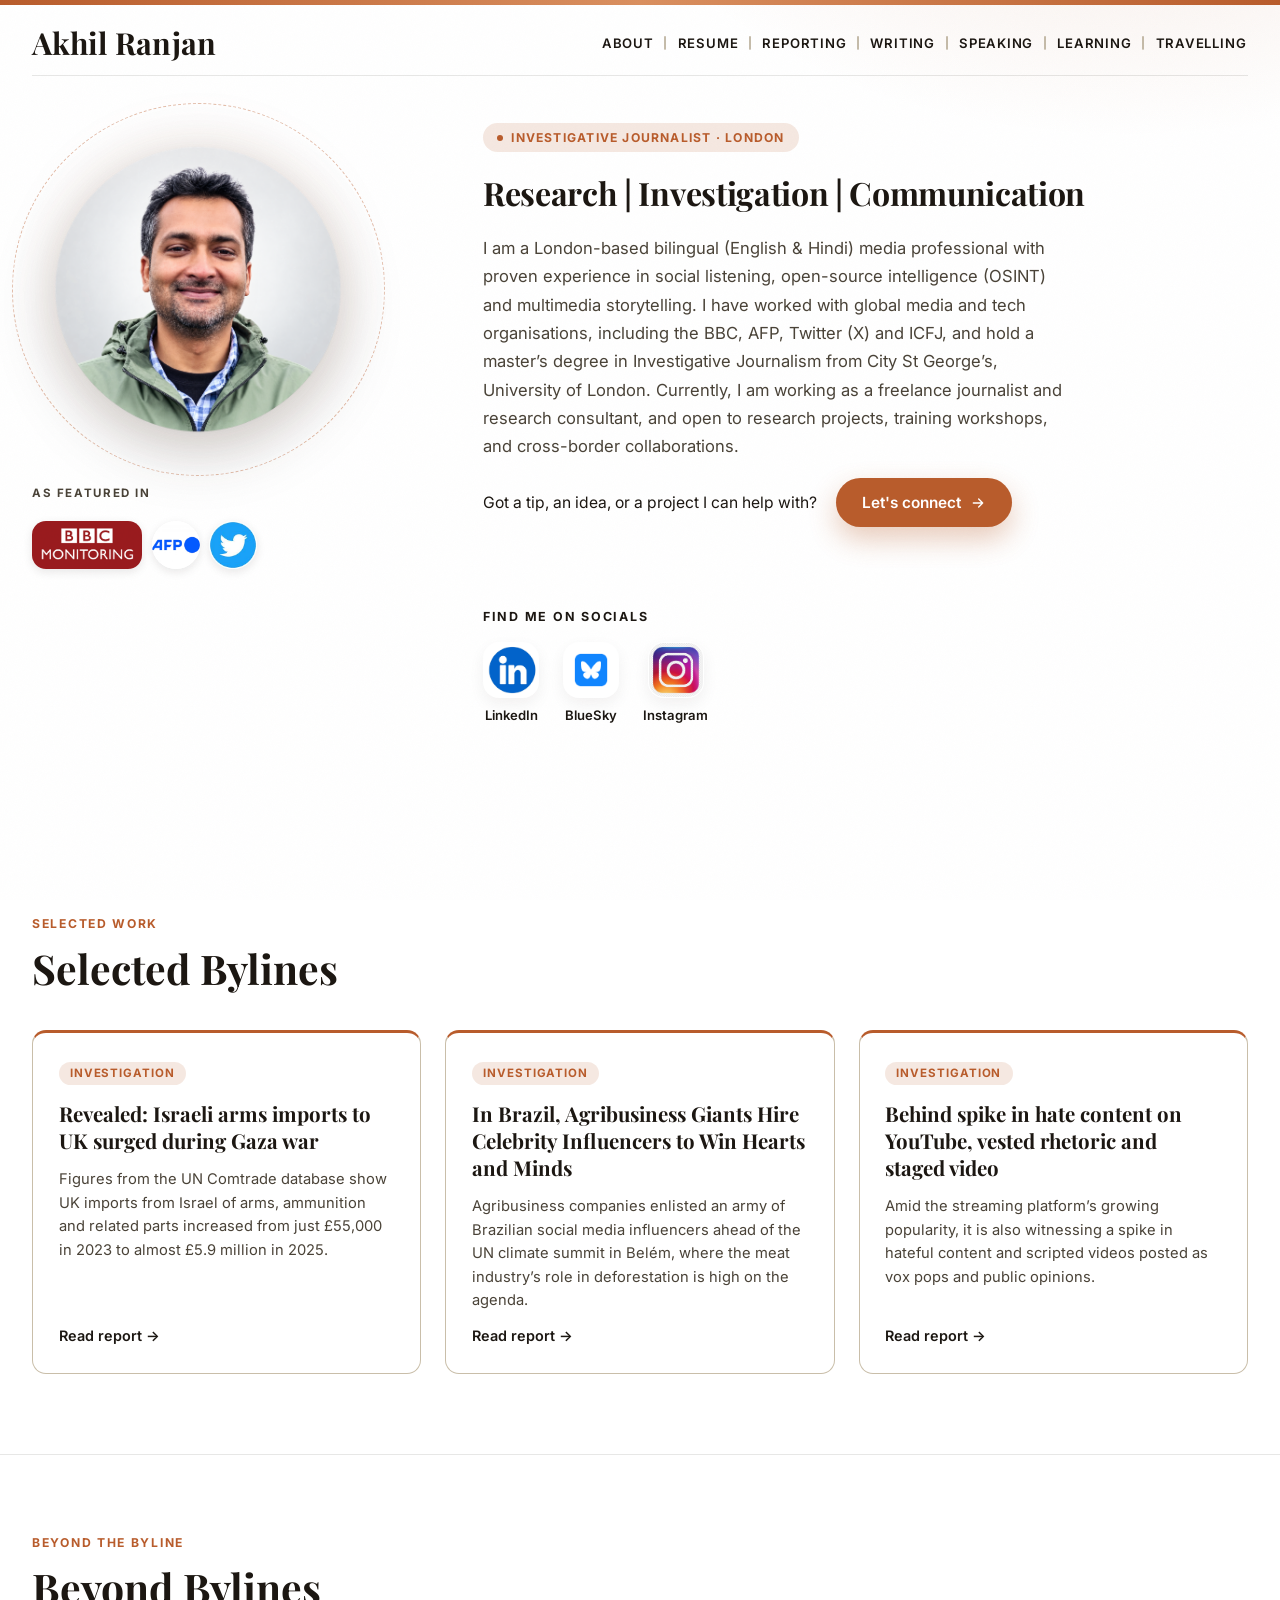
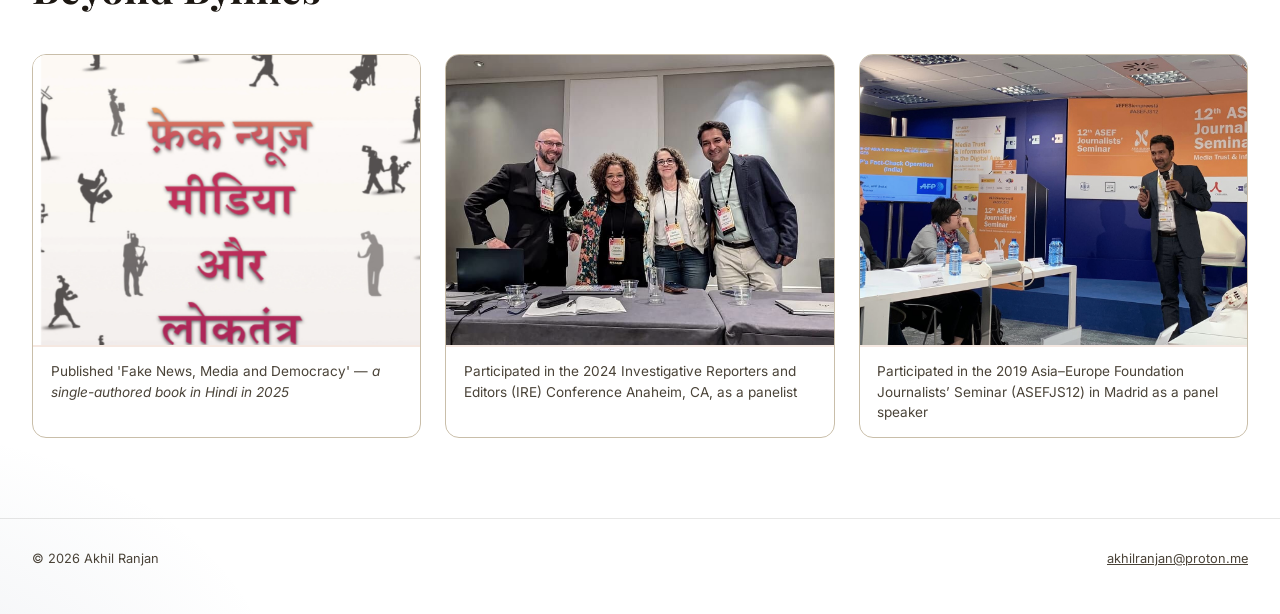
==== commit c15a55eb: "Fix resume page markup and switch site background to white Repairs broken HTML nesting in the resume" ====
--- a/index.html
+++ b/index.html
@@ -5,7 +5,7 @@
     <meta name="viewport" content="width=device-width, initial-scale=1.0" />
     <title>Akhil Ranjan | Investigative Journalist</title>
     <meta name="description" content="Akhil Ranjan is a London-based, bilingual freelance journalist specialising in uncovering organised misinformation networks and digital manipulation techniques across South Asia." />
-    <meta name="theme-color" content="#E9E1D2" />
+    <meta name="theme-color" content="#FFFFFF" />
     <meta name="apple-mobile-web-app-capable" content="yes" />
     <meta property="og:title" content="Akhil Ranjan | Investigative Journalist" />
     <meta property="og:description" content="Research, investigation and communication — Akhil Ranjan is a London-based, bilingual freelance journalist covering misinformation and digital manipulation across South Asia." />
--- a/landing.css
+++ b/landing.css
@@ -3,7 +3,7 @@
 
 :root {
   color-scheme: light;
-  --landing-bg: #E9E1D2;
+  --landing-bg: #FFFFFF;
   --landing-ink: #1C1712;
   --landing-muted: #4A4338;
   --landing-border: #C9BEA9;
@@ -24,7 +24,7 @@
   background:
     radial-gradient(ellipse 900px 600px at 88% -10%, var(--landing-accent-soft), transparent 60%),
     radial-gradient(ellipse 700px 500px at -10% 105%, rgba(90, 110, 140, 0.10), transparent 60%),
-    var(--landing-bg);
+    #FFFFFF;
   color: var(--landing-ink);
   font-family: 'Inter', system-ui, -apple-system, 'Segoe UI', Roboto, sans-serif;
   min-height: 100vh;
